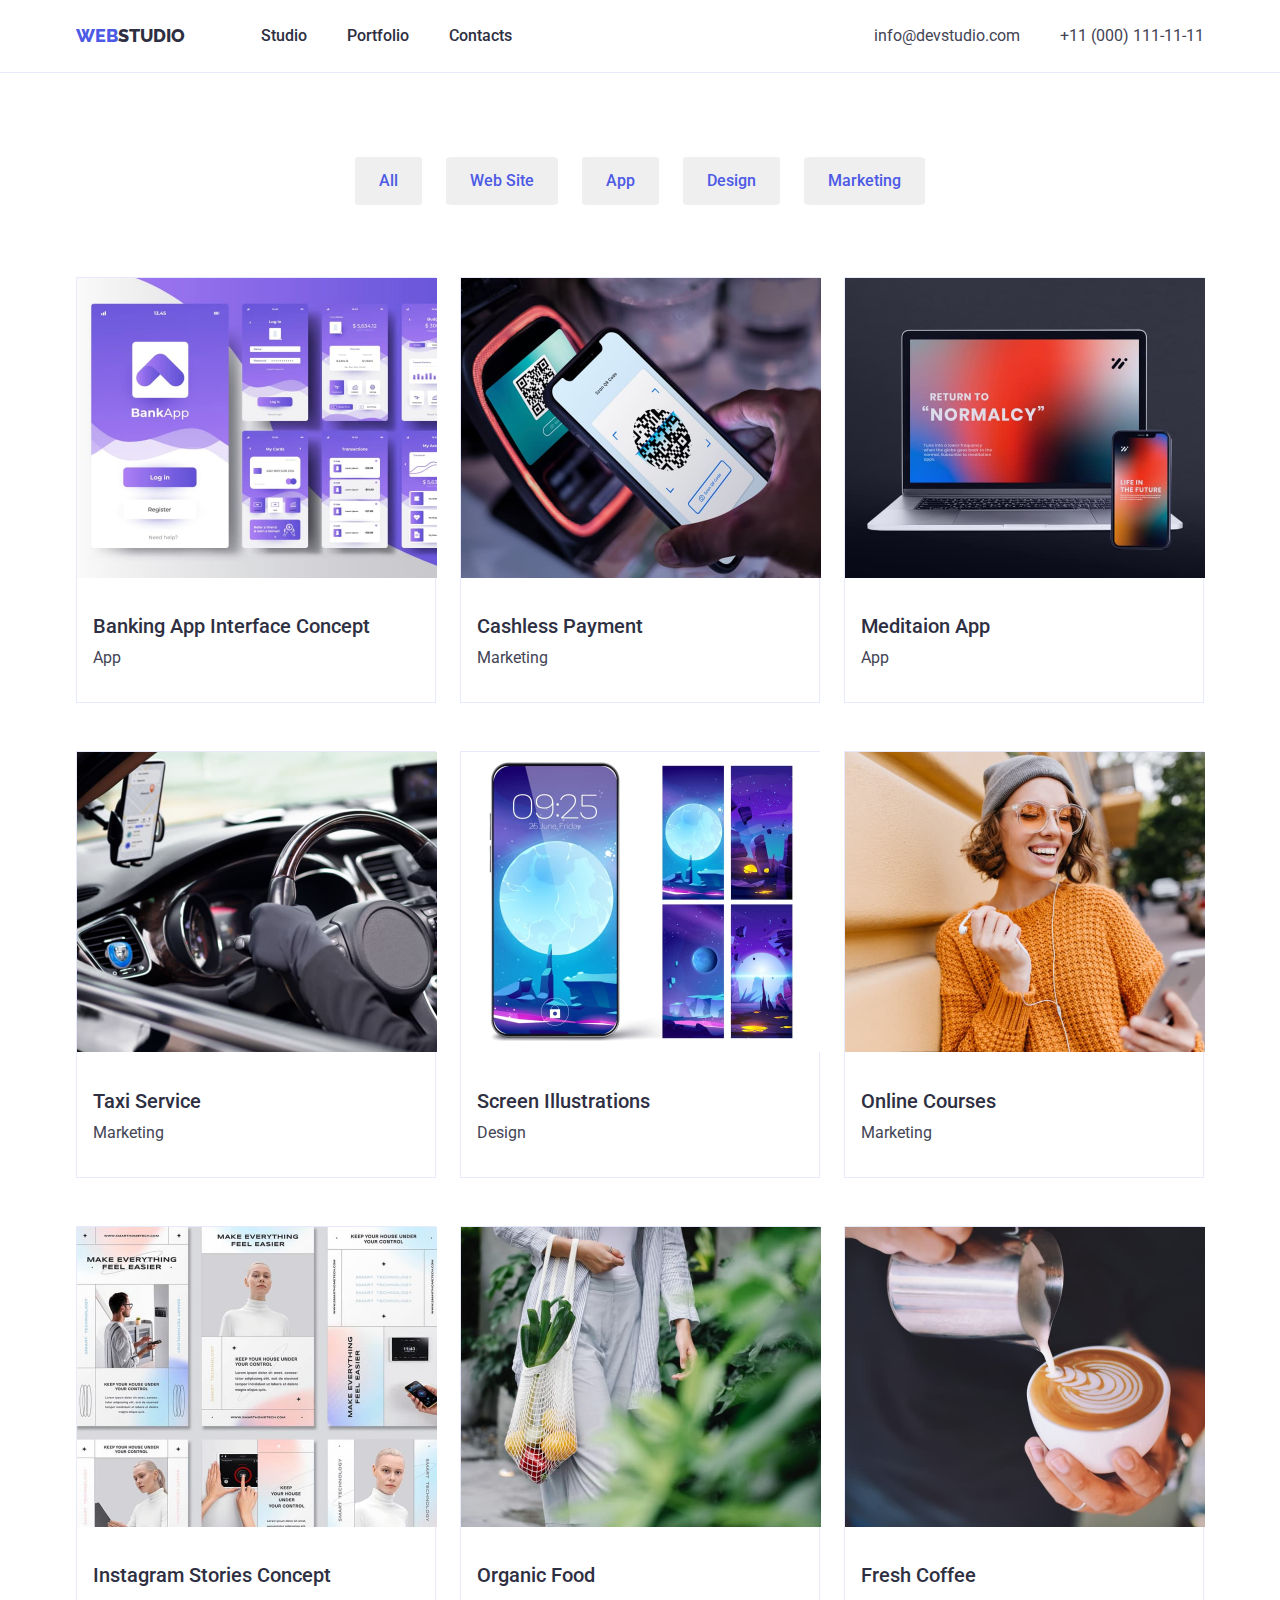
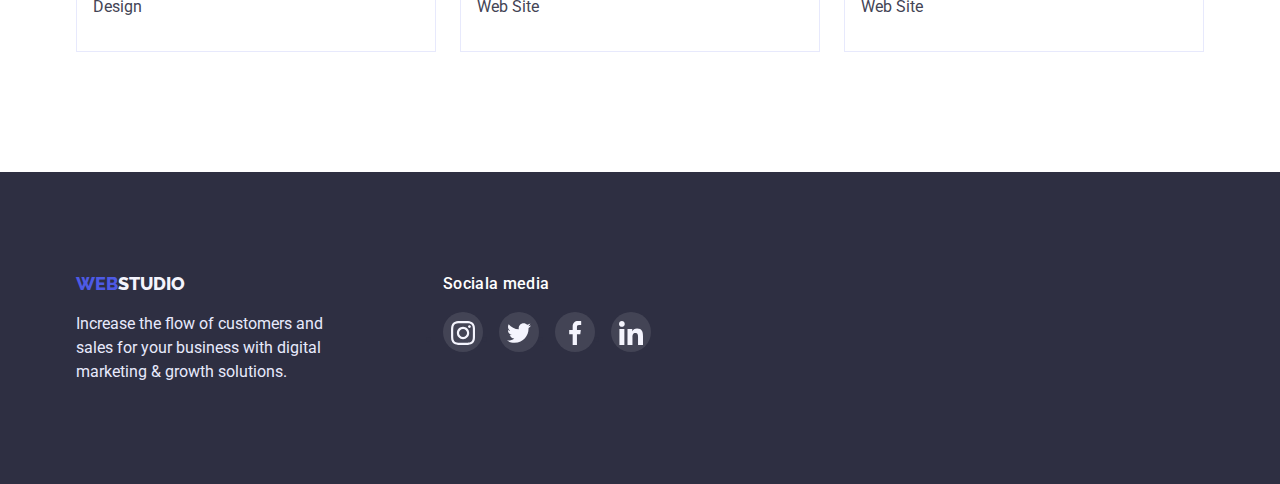
==== portfolio.html @ a04ea23a "Initial commit" ====
<!DOCTYPE html>
<html lang="en">
<head>
    <meta charset="UTF-8">
    <meta http-equiv="X-UA-Compatible" content="IE=edge">
    <meta name="viewport" content="width=, initial-scale=1.0">
    <title>Document</title>
    <link
    rel="stylesheet"
    href="https://cdnjs.cloudflare.com/ajax/libs/modern-normalize/1.0.0/modern-normalize.min.css"
  />
    <link rel="stylesheet" href="./css/styles.css">
  <link href="https://fonts.googleapis.com/css2?family=Raleway:wght@800&family=Roboto:wght@400;500;700;900&display=swap" rel="stylesheet">
</head>
<body>
  <h1 class="visually-hidden">NAVIGATION</h1>
     <header class="up_header">
        <div class="container one_header">
           
            <nav class="navigation">
                <ul class="references">
                    <a href="./index.html" class="logo"><b class="word_part_one"> WEB</b><b class="word_part_three">STUDIO</b></a>
                    <li><a href="./index.html" class="references_part">Studio</a></li>
                    <li><a href="./portfolio.html" class="references_part">Portfolio</a></li>
                    <li><a href="" class="references_part">Contacts</a></li>
                </ul>
            </nav>
                <address class="address_">
                    <ul class="link">
                        <li><a href="mailto:info@devstudio.com" class="link_one">info@devstudio.com</a></li>
                        <li><a href="tel:+110001111111" class="link_one">+11 (000) 111-11-11</a></li>
                    </ul>
                </address>

        </div>
    </header>
    <main>
        
        <section class="haupt_section">
            <div class="container list_two">
                <ul class="portfolio_buttons">
                    <li><button type="button" class="button1">All</button></li>
                    <li><button type="button" class="button1">Web Site</button></li>
                    <li><button type="button" class="button1">App</button></li>
                    <li><button type="button" class="button1">Design</button></li>
                    <li> <button type="button" class="button1">Marketing</button></li>
                </ul>
                    <ul class="list">
                        <li class="list_distance" >
                            <a href="http://">
                                <img src="./images/image5.jpg" alt="Technologies" width="360">
                                <div class="services_list">
                                    <h3 class="services">Banking App Interface Concept</h3>
                                 <p class="under_services">App</p>
                                </div>
                            </a>
              
                        </li>
                        <li class="list_distance">
                            <a href="http://">
                                <img src="./images/image6.jpg" alt="Technologies" width="360">
                                <div class="services_list">
                                    <h3 class="services">Cashless Payment</h3>
                                 <p class="under_services">Marketing</p>
                                </div>
                            </a>
        
                        </li>
                        <li class="list_distance">
                            <a href="http://">
                                <img src="./images/image7.jpg" alt="Technologies" width="360">
                                <div class="services_list">
                                    <h3 class="services">Meditaion App</h3>
                                 <p class="under_services">App</p>
                                </div>
                            </a>
        
                        </li>
                        <li class="list_distance">
                            <a href="http://">
                                <img src="./images/image8.jpg" alt="Technologies" width="360">
                                <div class="services_list">
                                    <h3 class="services">Taxi Service</h3>
                                 <p class="under_services">Marketing</p>
                                </div>
                            </a>
        
                        </li>
                        <li class="list_distance">
                            <a href="http://">
                                <img src="./images/image9.jpg" alt="Technologies" width="360">
                                <div class="services_list">
                                    <h3 class="services">Screen Illustrations</h3>
                                 <p class="under_services">Design</p>
                                </div>
                            </a>
                            
                        </li>
                        <li class="list_distance">
                            <a href="http://">
                                <img src="./images/image10.jpg" alt="Technologies" width="360">
                                <div class="services_list">
                                    <h3 class="services">Online Courses</h3>
                                 <p class="under_services">Marketing</p>
                                </div>
                            </a>
        
                        </li>
                        <li class="list_distance">
                            <a href="http://">
                                <img src="./images/image11.jpg" alt="Technologies" width="360">
                                <div class="services_list">
                                    <h3 class="services">Instagram Stories Concept</h3>
                                 <p class="under_services">Design</p>
                                </div>
                            </a>
        
                        </li>
                        <li class="list_distance">
                            <a href="http://">
                                <img src="./images/image12.jpg" alt="Technologies" width="360">
                                <div class="services_list">
                                    <h3 class="services">Organic Food</h3>
                                 <p class="under_services">Web Site</p> 
                                </div>
                            </a>
                              
        
                        </li>
                        <li class="list_distance">
                            <a href="http://">
                                <img src="./images/image13.jpg" alt="Technologies" width="360">
                                <div class="services_list">
                                    <h3 class="services">Fresh Coffee</h3>
                                 <p class="under_services">Web Site</p>
                                </div>
                            </a>
                        </li>
                    </ul>
            </div>
        </section>
        
    </main>
    <footer class="ending one_footer">
        <div class="container real_end">
            <div class="text_footer"> 
                <a href="./index.html" class="logo"><b class="word_part_one"> WEB</b><b class="word_part_two">STUDIO</b></a>

           
             <p class="footerd">Increase the flow of customers and <br> sales for your business with digital <br> marketing & growth solutions.</p>



            </div>
            <div class="social_footer">
                <span class="mini_footer">Sociala media</span>
           <ul class="icon_row_two">
               <li>
                   <a href="" class="work_icon" >
                       <svg width="24px" height="24px" " >
                      <use href="./images/sprite.svg#icon-instagram" class="svg_footer"></use>
                </svg>
               </a>
             </li>
               <li >
                   <a href="" class="work_icon">
                   <svg width="24px" height="24px"  >
                       <use href="./images/sprite.svg#icon-twitter-1" class="svg_footer"></use>
                 </svg>
               </a>
            </li>
               <li >
                   <a href="" class="work_icon" >
                   <svg width="24px" height="24px">
                       <use href="./images/sprite.svg#icon-facebook-1" class="svg_footer"></use>
                 </svg>
               </a></li>
               <li "><a href="" class="work_icon" >
                   <svg width="24px" height="24px" >
                       <use href="./images/sprite.svg#icon-linkedin-1" class="svg_footer"></use>
                 </svg>

               </a></li>
             </ul>

          </ul>
            </div>
           
            

        </div>

        
                 
            
       
    </footer>
</body>
---- css/styles.css ----
:root {
  -one-color: #434455;
  -titel-color: #2E2F42;
  -link-color:  #434455;
}
body {
  font-family: 'Roboto';
  color: #FFFFFF;
}

.link .link_one {
  color:#434455;
  font-size: 16px;
  line-height: 1.5em;
  text-decoration: none;
  font-weight: 400;
  font-style: normal;
}
.link_one:hover,
.link_one:focus {
  color: #404BBF;
}
.button1 {
   color: #4D5AE5;
    font-weight: 500;
    font-size: 16px;
    line-height: 1.5em;
    font-family: 'Roboto';
    border-radius: 5%;

}
button:focus,
button:active,
button:hover{
   background-color: #404BBF;
   
}
.button2 
button {
    cursor: pointer;
}
.button2 {
   color: #FFFFFF;
   font-weight: 500;
    font-size: 16px;
    line-height: 1.5em;
    background: #4D5AE5;
    font-family: 'Roboto';
    padding: 16px 32px;
    margin-top: 48px;
    margin-left: auto;
    margin-right: auto;
    display: block;

    
    
    
}
.button1 {
  padding-top: 12px;
  padding-bottom: 12px;
  padding-right: 24px;
  padding-left: 24px;
  border: none;
  cursor: pointer;
}
.button1:hover, 
.button1:focus {
  color: white;
  box-shadow: 0px 4px 4px rgba(0, 0, 0, 0.15);
}
.list {
  text-decoration: none;
  display: flex;
  flex-wrap: wrap;
  column-gap: 24px;
  row-gap: 48px;
  margin-top: 72px;
  
}
.list .services {
  color:#2E2F42;
  font-weight: 500;
  font-size: 20px;
  line-height: 1.2em;
  text-decoration: none;

}
.list .under_services {
  color: #434455;
  font-size: 16px;
  line-height: 1.5em;
  text-decoration: none;
  margin-top: 8px;
}
*{
  text-decoration: none;
}
.word_part_one {
  color: #4D5AE5;
  font-weight: 800;
 font-size: 18px;
 line-height: 1.33em;
 font-family: 'Raleway', sans-serif;
 text-decoration: none;
 margin-top: 24;
}
.word_part_two {
  color: #F4F4FD;
  font-weight: 800;
  font-size: 18px;
 line-height: 1.33em;
 font-family: 'Raleway', sans-serif;
 text-decoration: none;
}
.references .references_part {
  color: #2E2F42;
  font-weight: 500;
  font-size: 16px;
  line-height: 1.5em;
}
.references_part:hover,
 .references_part:focus {
  color: #404BBF;
}

.footerd {
  color: #E7E9FC;
  font-size: 16px;
  line-height: 1.5em;
  margin-top: 16px;
}
.benefits .big_titel {
  color: #2E2F42;
  font-weight: 500;
  font-size: 20px;
  line-height: 1.2em;
  margin-bottom: 8px;
}
.benefits .under_titel {
  color: #434455;
  font-size: 16px;
  line-height: 1.5em;
}
.list_downsize .big_titel_two {
  color: #2E2F42;
  font-weight: 500;
  font-size: 20px;
  line-height: 1.2em;
  text-decoration: none;
  text-align: center;
}
.list_downsize .under_titel-two {
  color: #434455;
  font-size: 16px;
  line-height: 1.5em;
  text-decoration: none;
  text-align: center;
}
.first_titel {
  font-size: 56px;
  line-height: 1.07em;
  color: #FFFFFF;
  letter-spacing: 0.02em;
}

.first_section {
  background: #2E2F42;
  padding-top: 188px;
  padding-bottom: 188px;
  display: block;
  max-width: 1440px;
  margin: 0 auto;
  background-image:linear-gradient(rgba(46, 47, 66, 0.7), rgba(46, 47, 66, 0.7)), url(../images/people-office.jpg);
  background-repeat: no-repeat;
}
.team {
  background: #F4F4FD;
}
.word_part_three { 
  color: #2E2F42;
  font-weight: 800;
  font-size: 18px;
  line-height: 1.33em;
  font-family: 'Raleway';
  text-decoration: none;
}
.second_titel {
  color: #2E2F42;
  font-weight: 700;
  font-size: 36px;
  line-height: 1.11em;
  text-align: center;
}
.team .titel_team {
  color: #2E2F42;
  font-weight: 700;
  font-size: 36px;
  line-height: 1.11em;
  text-align: center;
}
.ending {
  background: #2E2F42;
}
.container {
 width: 1158px;
 margin: 0 auto;
 padding-left: 15px;
 padding-right: 15px;
}
.one_header {
  display: flex;
  align-items: center;
  padding-top: 24px;
  padding-bottom: 24px;
}
header {
  border-bottom: 1px solid #E7E9FC;
}

.navigation {
  display: flex;
  align-items: center;
}
.references {
  display: flex;
  gap: 40px;
}
.second_section {
  padding-top: 120px;
  padding-bottom: 120px;
}
.benefits {
  gap: 24px;
  display: flex;
  flex-direction: row;
  align-items: center;
  
}
.third_section {
  padding-bottom: 120px;
}
.list_of_images {
  gap: 24px;
  margin-top: 72px;
  display: flex;
  flex-wrap: wrap;
}
.team {
  padding-top: 120px;
  padding-bottom: 120px;
}
.list_downsize {
  gap: 24px;
  display: flex;
  flex-wrap: wrap;
   margin-top: 72px ;
}
.link {
  display: flex;
  gap: 40px;
  align-items: center;
  margin-left: auto;
}
.address_ {
  margin-left: auto;
  display: block;
}
.one_footer {
  padding-top: 100px;
  padding-bottom: 100px;
}
.real_end {
  display: flex;
}
.social_footer {
  margin-left: 120px;
}
.portfolio_buttons {
  display: flex;
  align-items: center;
  gap: 24px;
  flex-direction: row;
  justify-content: center;
}
.under_benefits {
  max-width: 264px;
}
.text_one {
  padding-top: 32px ;
  padding-bottom: 32px;
}
.logo {
  margin-right: 36px;
}
.services_list {
  padding-left: 16px;
  padding-right: 16px;
  padding-top: 32px;
  padding-bottom: 32px;
}
.list_distance {
  border: 1px solid #E7E9FC;
  max-width: 360px;
}
.list_distance:is(:hover,:focus) {
  box-shadow: 0px 1px 6px rgba(46, 47, 66, 0.08), 0px 1px 1px rgba(46, 47, 66, 0.16), 0px 2px 1px rgba(46, 47, 66, 0.08);
}

.haupt_section {
  padding-bottom: 120px;
  padding-top: 84px;
}
.cards_one {
  box-shadow: 0px 1px 6px rgba(46, 47, 66, 0.08), 0px 1px 1px rgba(46, 47, 66, 0.16), 0px 2px 1px rgba(46, 47, 66, 0.08);
 border-radius: 0px 0px 4px 4px;
 background: #FFFFFF;
}
.third_titel {
  font-weight: 700;
  font-size: 36px;
  line-height: 40px;
  letter-spacing: 0.02em;
  color: #2E2F42;
  text-align: center;
}
.customer_section {
  padding-top: 130px;
  padding-bottom: 120px;
}

.customer_number {
  display: flex;
  justify-content: center;
  gap: 24px;
  margin-top: 72px;
}


.svg_block {
  width: 264px;
  background: #F4F4FD;
  border-radius: 4px;
  height: 112px; 
  text-align: center;
  padding-top: 24px;
  padding-bottom: 24px;
  margin-bottom: 8px;
  justify-content: center;
}

.ending_icons {
  padding-top: 16px;
  padding-bottom: 16px;
  text-align: center;
  border: 1px solid #8E8F99;
  border-radius: 4px;
  width: 168px;
  height: 88px;
  fill: #8E8F99;
  display: block;
}

.ending_icons:hover,
.ending_icons:focus {
  border-color: #404BBF;
}
.ending_icons:hover,
.ending_icons:focus .ending_icon {
  fill:#404BBF ;
}

.references_icon {
  width: 40px;
  height: 40px;
  align-items: center;
  justify-content: center;
  padding-top: 12px;
  padding-bottom: 12px;
   display: flex;
  background: #4D5AE5;
  border-radius: 50%;
  display: block;
}
.references_icon:is(:hover, :focus) {
  background: #404BBF;
}
.icon_row {
  display: flex;
  flex-direction: row;
  gap: 24px;
  text-align: center;
  justify-content: center;
  margin-top: 8px;
}
.mini_footer {
  font-weight: 500;
 font-size: 16px;
 line-height: 1.5;
 color: #FFFFFF;
 letter-spacing: 0.02em;
  

}
.icon_row_two {
  display: flex;
  margin-top: 16px;
  gap: 16px;
  text-decoration: none;
  color:  #2E2F42;
  

}
.footer_two {
  align-items: center;
  margin-right: 800px;
}

.one_footer {
  display: flex;
  flex-direction: row;
}


.work_icon{
   
   width: 40px;
   height: 40px;
   background:rgba(255, 255, 255, 0.1);
   border-radius: 50%;
   padding-top: 15px;
   padding-bottom: 13px; 
   display: flex;
   align-items: center;
   justify-content: center;
   
  
}

.work_icon:hover,
.work_icon:focus {
  background:#31D0AA;
}
html {
  box-sizing: border-box;
}
*::before,
*::after {
  box-sizing: inherit;
  width: 104px;
  height: 56px;
}
.solution_titel {
  text-align: center;
}

p, h1, h2, h3, h4, h5, h6{
  margin: 0;
}
ul {
  margin: 0;
  padding-left: 0;
}
.section {
  display: block;
}
.visually-hidden {
  position: absolute;
  width: 1px;
  height: 1px;
  margin: -1px;
  border: 0;
  padding: 0;
  white-space: nowrap;
  clip-path: inset(100%);
  clip: rect(0 0 0 0);
  overflow: hidden;
}
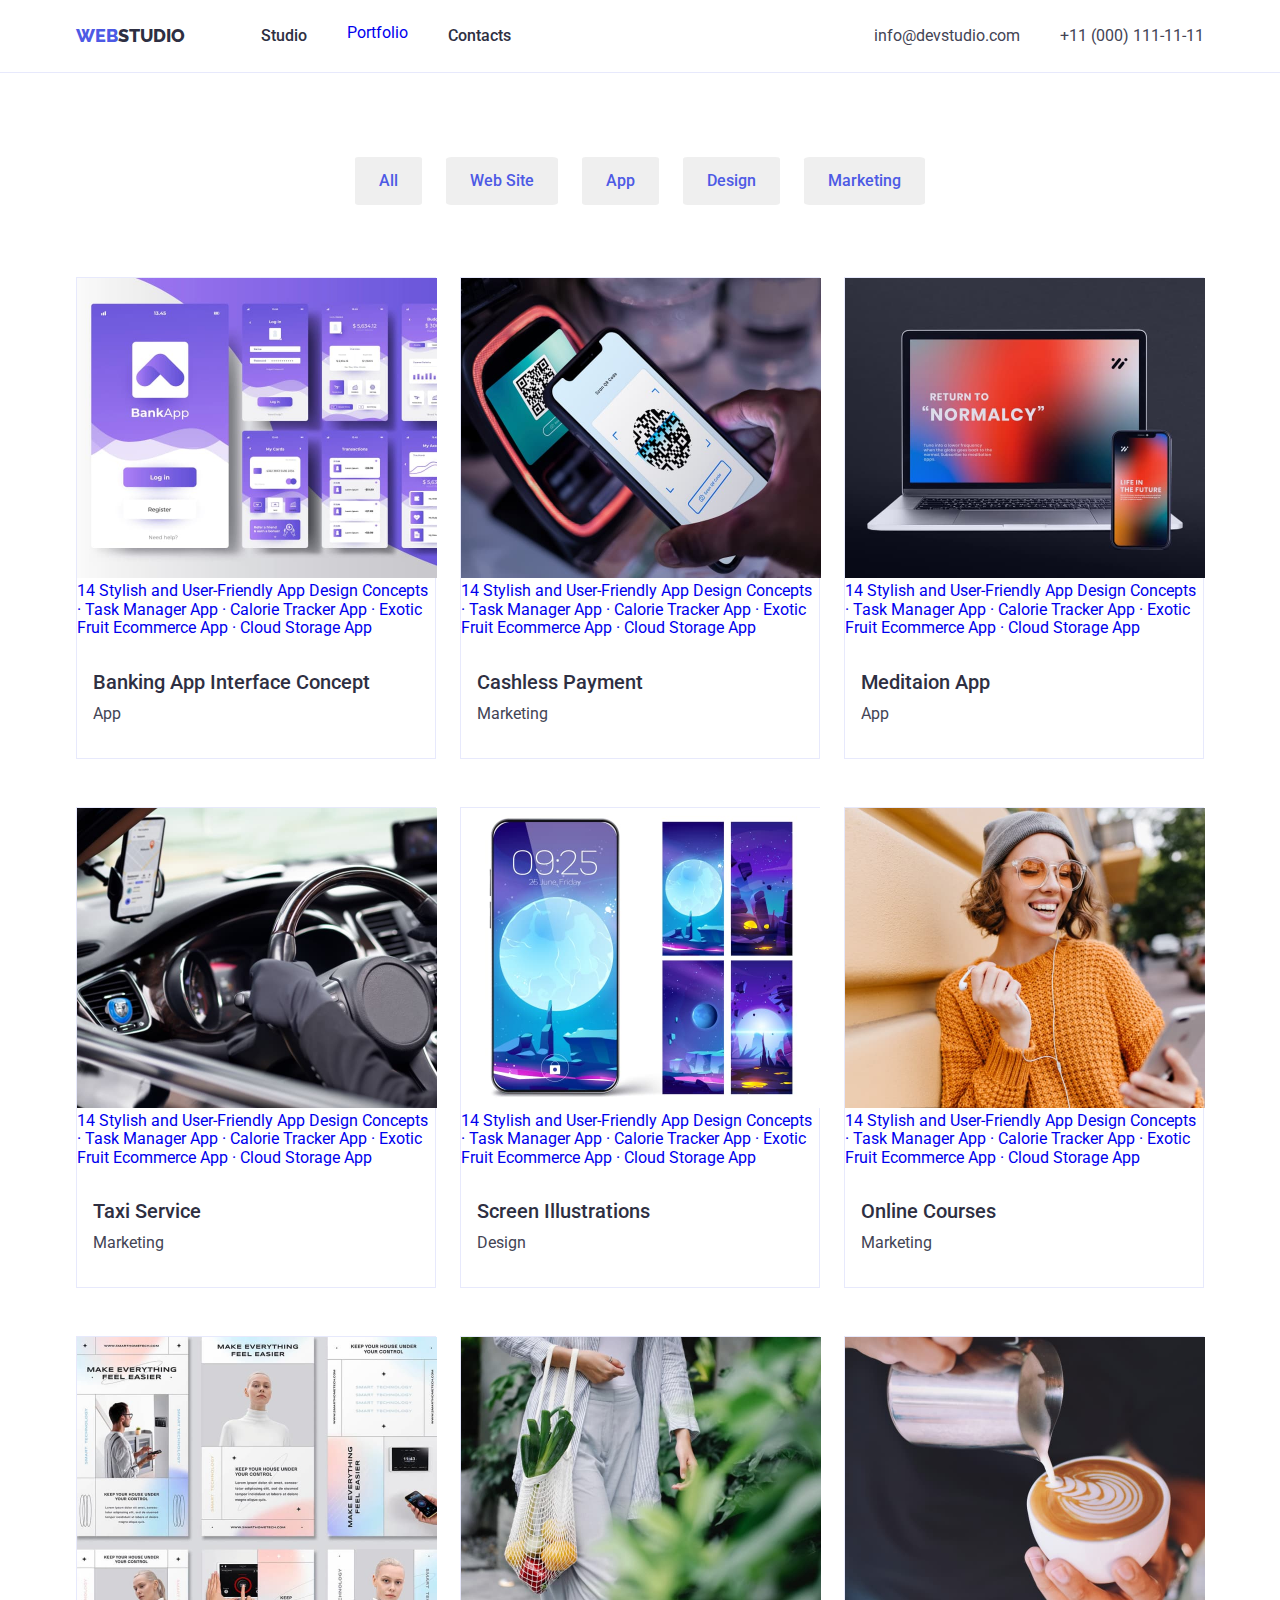
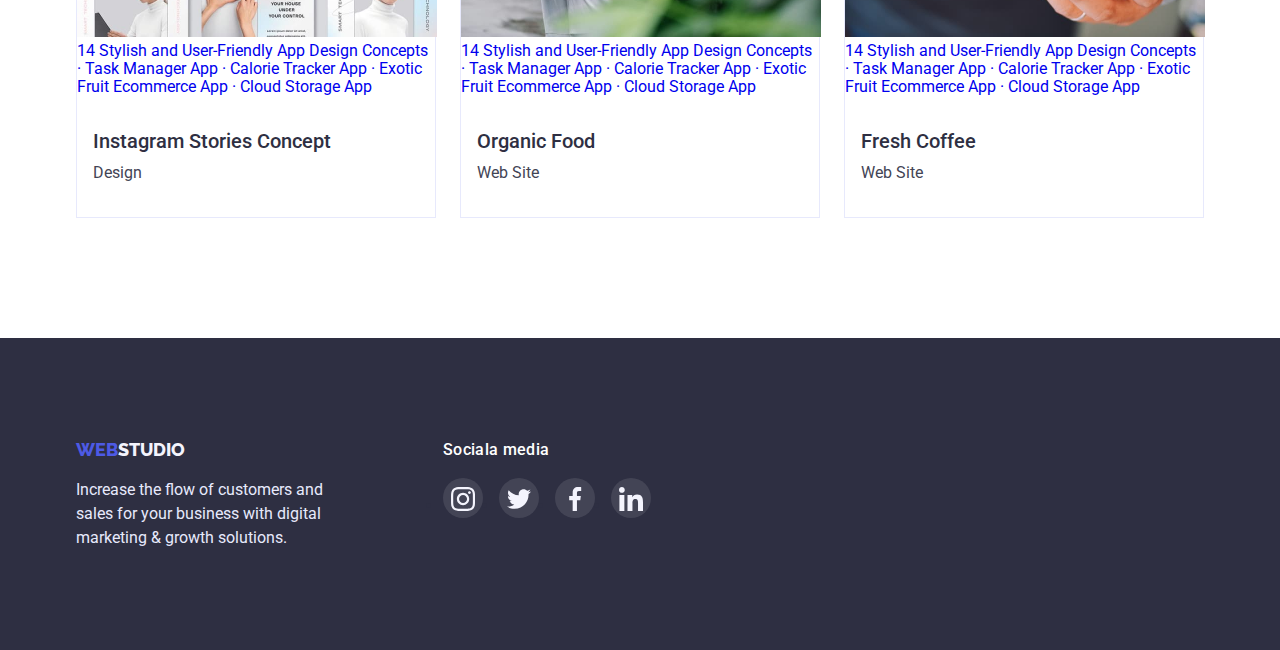
==== commit ac6370d9: "Update portfolio.html" ====
--- a/portfolio.html
+++ b/portfolio.html
@@ -21,7 +21,7 @@
                 <ul class="references">
                     <a href="./index.html" class="logo"><b class="word_part_one"> WEB</b><b class="word_part_three">STUDIO</b></a>
                     <li><a href="./index.html" class="references_part">Studio</a></li>
-                    <li><a href="./portfolio.html" class="references_part">Portfolio</a></li>
+                    <li class=><a href="./portfolio.html" class="one_portfolio">Portfolio</a></li>
                     <li><a href="" class="references_part">Contacts</a></li>
                 </ul>
             </nav>
@@ -48,7 +48,15 @@
                     <ul class="list">
                         <li class="list_distance" >
                             <a href="http://">
-                                <img src="./images/image5.jpg" alt="Technologies" width="360">
+                                <div class="image_profile">
+                                    <img src="./images/image5.jpg" alt="Technologies" width="360">
+                                    <div class="hover_block">
+                                        <p class="block_paragraph">14 Stylish and User-Friendly App Design Concepts · Task Manager App · Calorie Tracker App · Exotic Fruit Ecommerce App · Cloud Storage App</p>
+    
+                                        </div>
+
+                                </div>
+                                
                                 <div class="services_list">
                                     <h3 class="services">Banking App Interface Concept</h3>
                                  <p class="under_services">App</p>
@@ -58,17 +66,35 @@
                         </li>
                         <li class="list_distance">
                             <a href="http://">
-                                <img src="./images/image6.jpg" alt="Technologies" width="360">
+                                <div class="image_profile">
+                                   
+                                    <img src="./images/image6.jpg" alt="Technologies" width="360" height="300">
+
+                                    <div class="hover_block">
+                                    <p class="block_paragraph">14 Stylish and User-Friendly App Design Concepts · Task Manager App · Calorie Tracker App · Exotic Fruit Ecommerce App · Cloud Storage App</p>
+
+                                    </div>
+                                </div>
+                                
+                                
                                 <div class="services_list">
                                     <h3 class="services">Cashless Payment</h3>
                                  <p class="under_services">Marketing</p>
-                                </div>
-                            </a>
-        
-                        </li>
-                        <li class="list_distance">
-                            <a href="http://">
-                                <img src="./images/image7.jpg" alt="Technologies" width="360">
+                                 
+                                </div>
+                            </a>
+        
+                        </li>
+                        <li class="list_distance">
+                            <a href="http://">
+                                <div class="image_profile">
+                                     <img src="./images/image7.jpg" alt="Technologies" width="360">
+                                     <div class="hover_block">
+                                        <p class="block_paragraph">14 Stylish and User-Friendly App Design Concepts · Task Manager App · Calorie Tracker App · Exotic Fruit Ecommerce App · Cloud Storage App</p>
+    
+                                        </div>
+                                </div>
+                               
                                 <div class="services_list">
                                     <h3 class="services">Meditaion App</h3>
                                  <p class="under_services">App</p>
@@ -78,7 +104,16 @@
                         </li>
                         <li class="list_distance">
                             <a href="http://">
-                                <img src="./images/image8.jpg" alt="Technologies" width="360">
+                                <div class="image_profile">
+                                    <img src="./images/image8.jpg" alt="Technologies" width="360">
+                                    <div class="hover_block">
+                                        <p class="block_paragraph">14 Stylish and User-Friendly App Design Concepts · Task Manager App · Calorie Tracker App · Exotic Fruit Ecommerce App · Cloud Storage App</p>
+    
+                                        </div>
+                                
+                                </div>
+
+                                
                                 <div class="services_list">
                                     <h3 class="services">Taxi Service</h3>
                                  <p class="under_services">Marketing</p>
@@ -88,7 +123,14 @@
                         </li>
                         <li class="list_distance">
                             <a href="http://">
-                                <img src="./images/image9.jpg" alt="Technologies" width="360">
+                                <div class="image_profile">
+                                    <img src="./images/image9.jpg" alt="Technologies" width="360">
+                                    <div class="hover_block">
+                                        <p class="block_paragraph">14 Stylish and User-Friendly App Design Concepts · Task Manager App · Calorie Tracker App · Exotic Fruit Ecommerce App · Cloud Storage App</p>
+    
+                                        </div>
+                                </div>
+                                
                                 <div class="services_list">
                                     <h3 class="services">Screen Illustrations</h3>
                                  <p class="under_services">Design</p>
@@ -98,7 +140,14 @@
                         </li>
                         <li class="list_distance">
                             <a href="http://">
-                                <img src="./images/image10.jpg" alt="Technologies" width="360">
+                                <div class="image_profile">
+                                    <img src="./images/image10.jpg" alt="Technologies" width="360">
+                                    <div class="hover_block">
+                                        <p class="block_paragraph">14 Stylish and User-Friendly App Design Concepts · Task Manager App · Calorie Tracker App · Exotic Fruit Ecommerce App · Cloud Storage App</p>
+    
+                                        </div>
+                                </div>
+                                
                                 <div class="services_list">
                                     <h3 class="services">Online Courses</h3>
                                  <p class="under_services">Marketing</p>
@@ -108,7 +157,14 @@
                         </li>
                         <li class="list_distance">
                             <a href="http://">
-                                <img src="./images/image11.jpg" alt="Technologies" width="360">
+                                <div class="image_profile">
+                                    <img src="./images/image11.jpg" alt="Technologies" width="360">
+                                    <div class="hover_block">
+                                        <p class="block_paragraph">14 Stylish and User-Friendly App Design Concepts · Task Manager App · Calorie Tracker App · Exotic Fruit Ecommerce App · Cloud Storage App</p>
+    
+                                        </div>
+                                </div>
+                                
                                 <div class="services_list">
                                     <h3 class="services">Instagram Stories Concept</h3>
                                  <p class="under_services">Design</p>
@@ -118,7 +174,14 @@
                         </li>
                         <li class="list_distance">
                             <a href="http://">
-                                <img src="./images/image12.jpg" alt="Technologies" width="360">
+                                <div class="image_profile">
+                                    <img src="./images/image12.jpg" alt="Technologies" width="360">
+                                    <div class="hover_block">
+                                        <p class="block_paragraph">14 Stylish and User-Friendly App Design Concepts · Task Manager App · Calorie Tracker App · Exotic Fruit Ecommerce App · Cloud Storage App</p>
+    
+                                        </div>
+                                </div>
+                                
                                 <div class="services_list">
                                     <h3 class="services">Organic Food</h3>
                                  <p class="under_services">Web Site</p> 
@@ -129,7 +192,14 @@
                         </li>
                         <li class="list_distance">
                             <a href="http://">
-                                <img src="./images/image13.jpg" alt="Technologies" width="360">
+                                <div class="image_profile">
+                                     <img src="./images/image13.jpg" alt="Technologies" width="360">
+                                     <div class="hover_block">
+                                        <p class="block_paragraph">14 Stylish and User-Friendly App Design Concepts · Task Manager App · Calorie Tracker App · Exotic Fruit Ecommerce App · Cloud Storage App</p>
+    
+                                        </div>
+                                </div>
+                               
                                 <div class="services_list">
                                     <h3 class="services">Fresh Coffee</h3>
                                  <p class="under_services">Web Site</p>
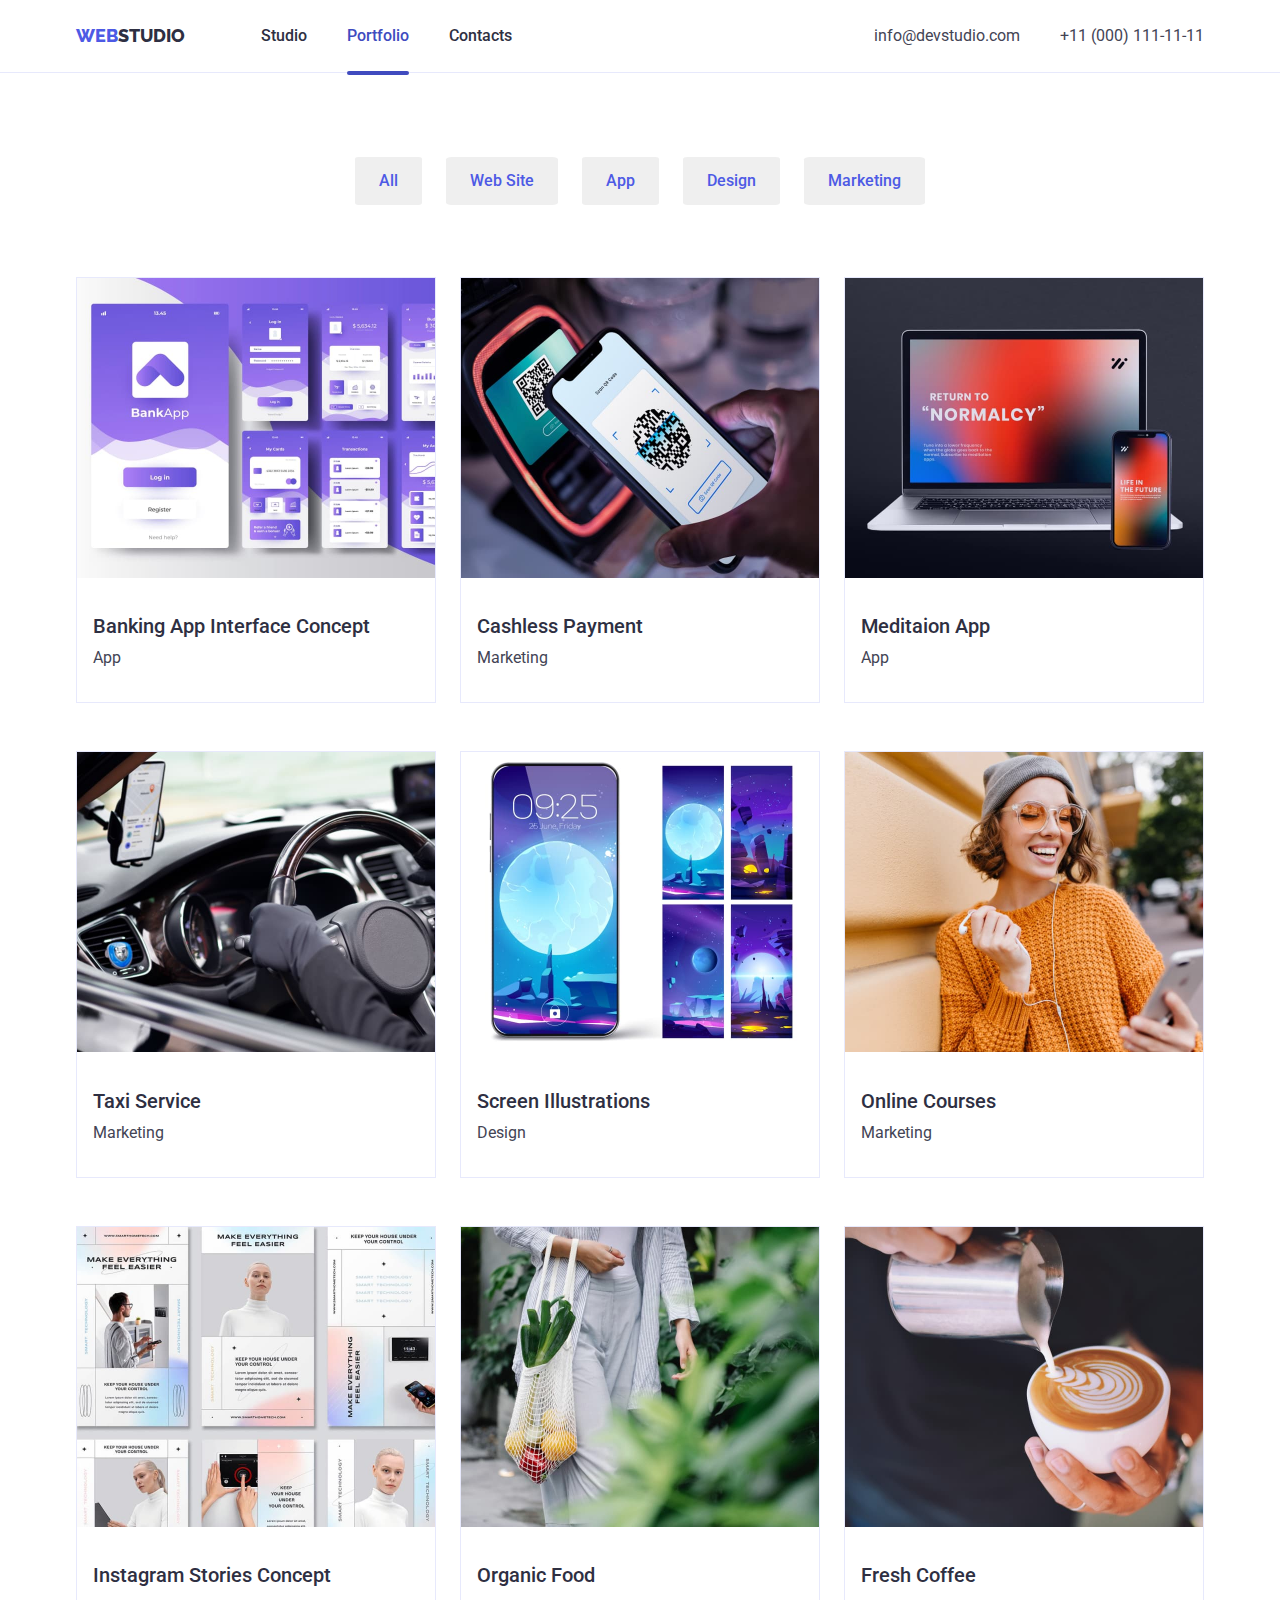
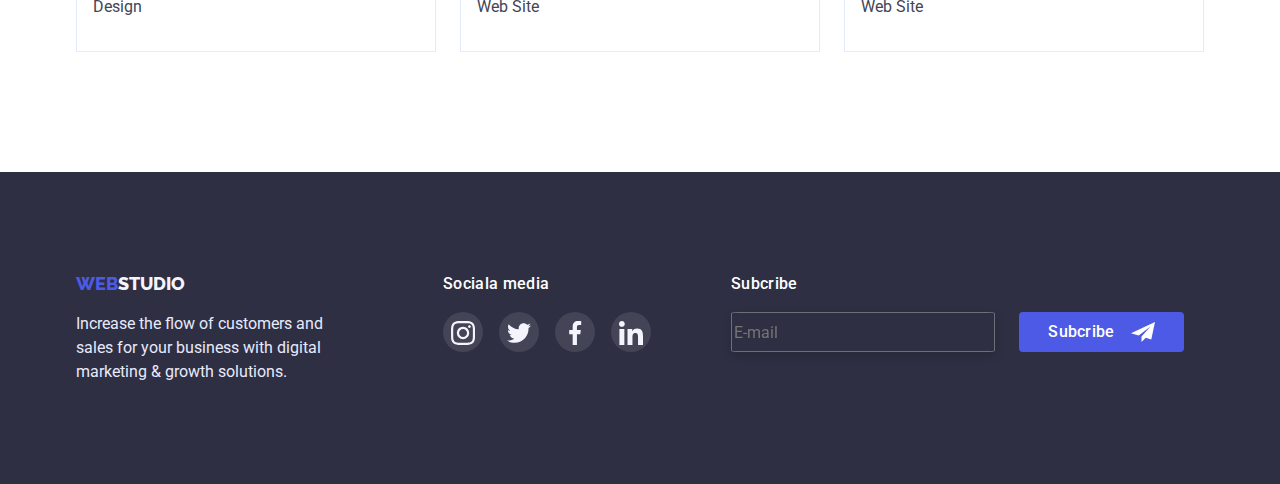
==== commit e6e53e44: "5" ====
--- a/portfolio.html
+++ b/portfolio.html
@@ -224,36 +224,51 @@
             </div>
             <div class="social_footer">
                 <span class="mini_footer">Sociala media</span>
-           <ul class="icon_row_two">
-               <li>
-                   <a href="" class="work_icon" >
-                       <svg width="24px" height="24px" " >
-                      <use href="./images/sprite.svg#icon-instagram" class="svg_footer"></use>
-                </svg>
-               </a>
-             </li>
-               <li >
-                   <a href="" class="work_icon">
-                   <svg width="24px" height="24px"  >
-                       <use href="./images/sprite.svg#icon-twitter-1" class="svg_footer"></use>
-                 </svg>
-               </a>
-            </li>
-               <li >
-                   <a href="" class="work_icon" >
-                   <svg width="24px" height="24px">
-                       <use href="./images/sprite.svg#icon-facebook-1" class="svg_footer"></use>
-                 </svg>
-               </a></li>
-               <li "><a href="" class="work_icon" >
-                   <svg width="24px" height="24px" >
-                       <use href="./images/sprite.svg#icon-linkedin-1" class="svg_footer"></use>
-                 </svg>
-
-               </a></li>
-             </ul>
+                <ul class="icon_row_two">
+                    <li>
+                        <a href="" class="work_icon" >
+                            <svg width="24px" height="24px" " >
+                           <use href="./images/sprite.svg#icon-instagram" class="svg_footer"></use>
+                     </svg>
+                    </a>
+                  </li>
+                    <li >
+                        <a href="" class="work_icon">
+                        <svg width="24px" height="24px"  >
+                            <use href="./images/sprite.svg#icon-twitter-1" class="svg_footer"></use>
+                      </svg>
+                    </a>
+                 </li>
+                    <li >
+                        <a href="" class="work_icon" >
+                        <svg width="24px" height="24px">
+                            <use href="./images/sprite.svg#icon-facebook-1" class="svg_footer"></use>
+                      </svg>
+                    </a></li>
+                    <li "><a href="" class="work_icon" >
+                        <svg width="24px" height="24px" >
+                            <use href="./images/sprite.svg#icon-linkedin-1" class="svg_footer"></use>
+                      </svg>
+     
+                    </a></li>
+                  </ul>
 
           </ul>
+            </div>
+            <div class="input_footer" c>
+                <span class="mini_footer">Subcribe</span>
+                <form action="" class="end-form">
+                    <input type="email" name="email" placeholder="E-mail" class="foot_input">
+                    <button type="subcibe" class="foot_button">
+                        <span class="mini_footer">Subcribe</span>
+                        <svg width="24px" height="24px" >
+                            <use href="./images/sprite.svg#icon-Frame-3" class="svg_footer"></use>
+                      </svg>
+
+                    </button>
+
+                </form>
+                
             </div>
            
             
--- a/css/styles.css
+++ b/css/styles.css
@@ -15,10 +15,13 @@
   text-decoration: none;
   font-weight: 400;
   font-style: normal;
+  transition-timing-function: cubic-bezier(0.4, 0, 0.2, 1);
+  transition-duration: 250ms;
 }
 .link_one:hover,
 .link_one:focus {
   color: #404BBF;
+  
 }
 .button1 {
    color: #4D5AE5;
@@ -27,6 +30,8 @@
     line-height: 1.5em;
     font-family: 'Roboto';
     border-radius: 5%;
+    transition-timing-function: cubic-bezier(0.4, 0, 0.2, 1);
+   transition-duration: 250ms;
 
 }
 button:focus,
@@ -34,8 +39,9 @@
 button:hover{
    background-color: #404BBF;
    
-}
-.button2 
+   
+}
+
 button {
     cursor: pointer;
 }
@@ -51,6 +57,8 @@
     margin-left: auto;
     margin-right: auto;
     display: block;
+    border: none;
+    cursor: pointer;
 
     
     
@@ -63,12 +71,16 @@
   padding-left: 24px;
   border: none;
   cursor: pointer;
+  transition-timing-function: cubic-bezier(0.4, 0, 0.2, 1);
+  transition-duration: 250ms;
 }
 .button1:hover, 
 .button1:focus {
   color: white;
   box-shadow: 0px 4px 4px rgba(0, 0, 0, 0.15);
-}
+  
+}
+
 .list {
   text-decoration: none;
   display: flex;
@@ -118,10 +130,13 @@
   font-weight: 500;
   font-size: 16px;
   line-height: 1.5em;
+  transition-timing-function: cubic-bezier(0.4, 0, 0.2, 1);
+  transition-duration: 250ms;
 }
 .references_part:hover,
  .references_part:focus {
   color: #404BBF;
+  
 }
 
 .footerd {
@@ -225,6 +240,7 @@
 .references {
   display: flex;
   gap: 40px;
+  position: relative ;
 }
 .second_section {
   padding-top: 120px;
@@ -301,7 +317,9 @@
 }
 .list_distance {
   border: 1px solid #E7E9FC;
-  max-width: 360px;
+  max-width: 360px; 
+  transition-timing-function: cubic-bezier(0.4, 0, 0.2, 1);
+  transition-duration: 250ms;
 }
 .list_distance:is(:hover,:focus) {
   box-shadow: 0px 1px 6px rgba(46, 47, 66, 0.08), 0px 1px 1px rgba(46, 47, 66, 0.16), 0px 2px 1px rgba(46, 47, 66, 0.08);
@@ -359,6 +377,8 @@
   height: 88px;
   fill: #8E8F99;
   display: block;
+  transition-timing-function: cubic-bezier(0.4, 0, 0.2, 1);
+  transition-duration: 250ms;
 }
 
 .ending_icons:hover,
@@ -368,6 +388,7 @@
 .ending_icons:hover,
 .ending_icons:focus .ending_icon {
   fill:#404BBF ;
+  
 }
 
 .references_icon {
@@ -380,10 +401,13 @@
    display: flex;
   background: #4D5AE5;
   border-radius: 50%;
-  display: block;
+  display: block; 
+  transition-timing-function: cubic-bezier(0.4, 0, 0.2, 1);
+  transition-duration: 250ms;
 }
 .references_icon:is(:hover, :focus) {
   background: #404BBF;
+ 
 }
 .icon_row {
   display: flex;
@@ -433,13 +457,342 @@
    display: flex;
    align-items: center;
    justify-content: center;
-   
+   transition-timing-function: cubic-bezier(0.4, 0, 0.2, 1);
+   transition-duration: 250ms;
   
 }
 
 .work_icon:hover,
 .work_icon:focus {
   background:#31D0AA;
+  
+}
+.one_portfolio {
+  text-decoration-color: #4D5AE5;
+   color: #2E2F42;
+  font-weight: 500;
+  font-size: 16px;
+  line-height: 1.5em;
+  transition-timing-function: cubic-bezier(0.4, 0, 0.2, 1);
+  transition-duration: 250ms;
+  color: #404BBF;
+  position: relative;
+  
+}
+.one_portfolio::after {
+  content:'';
+  display: block;
+  background: #404BBF;
+  width: 100%;
+  height: 4px;
+  top: 45px;
+  border-radius: 2px;
+  position: absolute;
+}
+.one_portfolio_one {
+  text-decoration-color: #4D5AE5;
+   color: #2E2F42;
+  font-weight: 500;
+  font-size: 16px;
+  line-height: 1.5em;
+  transition-timing-function: cubic-bezier(0.4, 0, 0.2, 1);
+  transition-duration: 250ms;
+  color: #404BBF;
+  position: relative;
+  
+}
+.one_portfolio_one::after {
+  content:'';
+  display: block;
+  background: #404BBF;
+  width: 100%;
+  height: 4px;
+  top: 45px;
+  left: 0;
+  border-radius: 2px;
+  position: absolute;
+}
+.image_profile {
+  position: relative;
+  overflow: hidden;
+}
+
+.list_distance:hover .hover_block{
+  opacity: 1;
+  animation-name: sladge;
+  animation-duration: 250ms;
+ animation-timing-function: linear;
+ animation-iteration-count: 1;
+}
+.hover_block{
+  position: absolute;
+  display: block;
+  background: #4D5AE5;
+  background-blend-mode: soft-light;
+  mix-blend-mode: normal; 
+  width: 360px;
+  min-height: 300px;
+  top: 0;
+  left: 0;
+  opacity:0 ;
+  transition-timing-function: cubic-bezier(0.4, 0, 0.2, 1);
+  transition-duration: 250ms;
+  z-index: 10;
+
+}
+.block_paragraph {
+  font-style: normal;
+  font-size: 16px;
+  line-height: 1.5em;
+  color: #F4F4FD;
+  letter-spacing: 0.02em;
+  margin-top: 40px;
+  padding-left: 32px;
+  padding-right: 32px;
+   
+}
+.backdrop.is-hidden {
+  opacity: 0;
+  pointer-events: none;
+}
+.backdrop{
+  position: fixed;
+  top: 0;
+  left: 0;
+  height: 100%;
+  width: 100%;
+  background: rgba(46, 47, 66, 0.4);
+  transition: opacity 300ms linear, visibility 300ms linear;
+}
+.is-hidden .modal_window{
+ transform:scale(0.5);
+ transition-duration: 250ms;
+}
+.modal_window{
+  position: absolute;
+ left:50%;
+ top: 50%;
+ transform: translate(-50%, -50%);
+ opacity: 1;
+  width: 408px;
+ height: 576px;
+ background: #FCFCFC;
+ box-shadow: 0px 1px 1px rgba(0, 0, 0, 0.14), 0px 1px 3px rgba(0, 0, 0, 0.12), 0px 2px 1px rgba(0, 0, 0, 0.2);
+ border-radius: 4px;
+ transition-duration: 250ms;
+}
+@keyframes sladge {
+  0% {
+    transform: translate(0, 100%);
+  }
+}
+.close_button{
+  background: #E7E9FC;
+  border: 1px solid rgba(0, 0, 0, 0.1);
+  position: relative;
+  top: 24px;
+  left: 360px;
+  border-radius: 50%;
+  width: 24px;
+  height: 24px;
+  display: flex;
+  align-items: center;
+  justify-content: center;
+}
+.close_button:is(:hover, :focus) .button_svg {
+fill: white ;
+}
+.modal_text{
+  font-weight: 500;
+ font-size: 16px;
+ line-height: 1.5em;
+ letter-spacing: 0.02em;
+ text-align: center;
+ color: #2E2F42;
+ margin-bottom: 16px;
+ margin-top: 36px;
+
+}
+.container_modal{
+  margin: 24px;
+  
+}
+.modal_input {
+  padding-left: 33px;
+  width: 360px;
+  height: 40px;
+  border: 1px solid rgba(33, 33, 33, 0.2);
+}
+.modal_input:hover, .modal_input:focus{
+  border-color: #404BBF;
+  transition-timing-function: cubic-bezier(0.4, 0, 0.2, 1);
+  transition-duration: 250ms;
+}
+.modal_input:hover, .modal_input:focus +.modal_svg{
+  fill:  #4D5AE5;
+  transition-timing-function: cubic-bezier(0.4, 0, 0.2, 1);
+  transition-duration: 250ms;
+
+}
+textarea:focus, textarea:hover {
+  border-color: #404BBF;
+}
+.checkbox{
+  position: relative;
+  margin: 0;
+}
+.check {
+  z-index: 100;
+}
+
+.input_mod{
+  position: relative;
+}
+.modal_svg{
+  position: absolute;
+  top: 50%;
+  left: 15px;;
+  transform: translatey(-50%);
+  margin: 0;
+}
+
+option {
+  display: block;
+  margin-bottom: 0.5em;
+}
+
+/* Check */
+
+.check {
+  padding-left: 1.2em;
+}
+
+.check_input{
+   position: absolute;
+    clip: rect(0 0 0 0);
+    width: 1px;
+    height: 1px;
+    margin: -1px;
+  
+}
+.check__box {
+  height: 100px;
+  position: absolute;
+  margin-top: 0.2em;
+  margin-left: -0.7em;
+  width: 16px;
+  height: 16px;
+  border-radius: 2px;
+  overflow: hidden;
+  border-radius: 0.05em;
+  background-color: white;
+  background-repeat: no-repeat;
+  background-position: 50% 50%;
+  box-shadow: 0 0 0 0.1em #2E2F42;
+}
+
+.check__input:checked + .check__box {
+  background-color:#404BBF ;
+  background-image: url(/Vector\ \(1\).png);
+}
+label {
+  display: flex;
+  flex-direction: column;
+  column-gap: 8px;
+  margin-bottom: 8px;
+  color: #8E8F99;
+  letter-spacing: 0.04em;
+  font-weight: 400;
+  font-size: 12px;
+}
+.form_modal{
+ width: 360px;
+ height: 40px;
+}
+.check{
+  width: 16px;
+  height: 16px;
+}
+.policy{
+  display: flexbox;
+  flex-direction: row;
+  font-weight: 400;
+ font-size: 12px;
+ color: #757575;
+ letter-spacing: 0.04em;
+ margin-top: 8px;
+ padding-left: 8px;
+}
+.policy_term{
+  display: block;
+  font-weight: 400;
+  font-size: 12px;
+  color: #4D5AE5;
+  text-decoration: underline #4D5AE5;
+  margin-right: 8px;
+  
+}
+.agreement{
+  display: flex;
+  align-items: center;
+  flex-direction: row;
+}
+.policy{
+  margin-left: 8px;
+}
+.sub_button{
+  background: #4D5AE5;
+  box-shadow: 0px 4px 4px rgba(0, 0, 0, 0.15);
+  border-radius: 4px;
+  border: none;
+  width: 169px;
+  height: 56px;
+  font-weight: 500;
+ font-size: 16px;
+ font-family: 'Roboto';
+ color: #FFFFFF;
+ align-items: center;
+ text-align: center;
+ position: relative;
+ left: 50%;
+ transform: translateX(-50%);
+ margin-top: 24px;
+
+}
+.input_footer{
+  margin-left: 80px;
+}
+.foot_input {
+  width: 264px;
+  height: 40px;
+  border: 1px solid rgba(255, 255, 255, 0.3);
+  filter: drop-shadow(0px 4px 4px rgba(0, 0, 0, 0.15));
+  background: #2E2F42;
+  color: rgba(255, 255, 255, 0.6);
+  border-radius: 3%;
+}
+.foot_input:focus{
+  
+}
+.end-form{
+  display: flex;
+  flex-direction: row;
+  align-items: center;
+  justify-content: center;
+  margin-top: 16px;
+  gap: 24px;
+}
+.foot_button{
+  background: #4D5AE5;
+  border: none;
+  display: flex;
+  justify-content: center;
+ align-items: center;
+ width: 165px;
+ height: 40px;
+ border-radius: 4px;
+ padding: 8px 24px;
+ gap: 16px;
 }
 html {
   box-sizing: border-box;
@@ -476,3 +829,6 @@
   clip: rect(0 0 0 0);
   overflow: hidden;
 }
+textarea{
+  resize: none;
+}